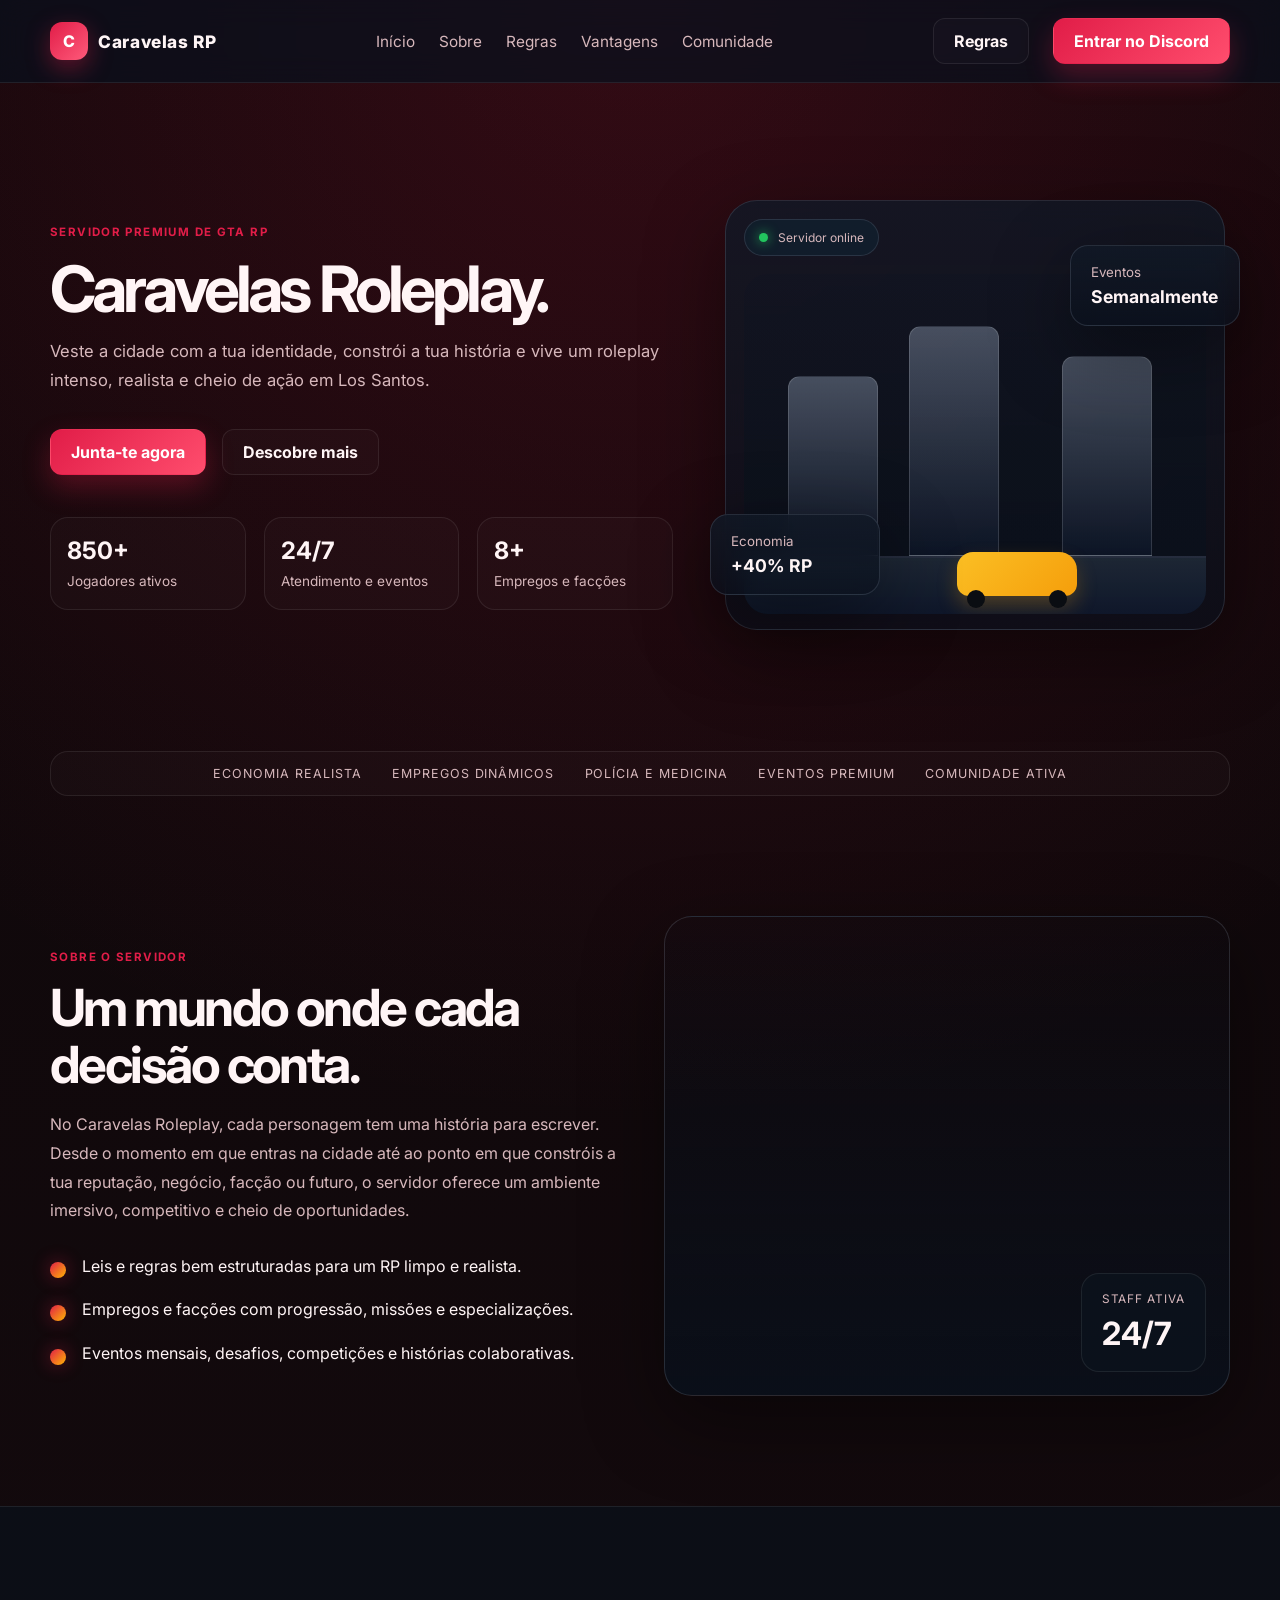
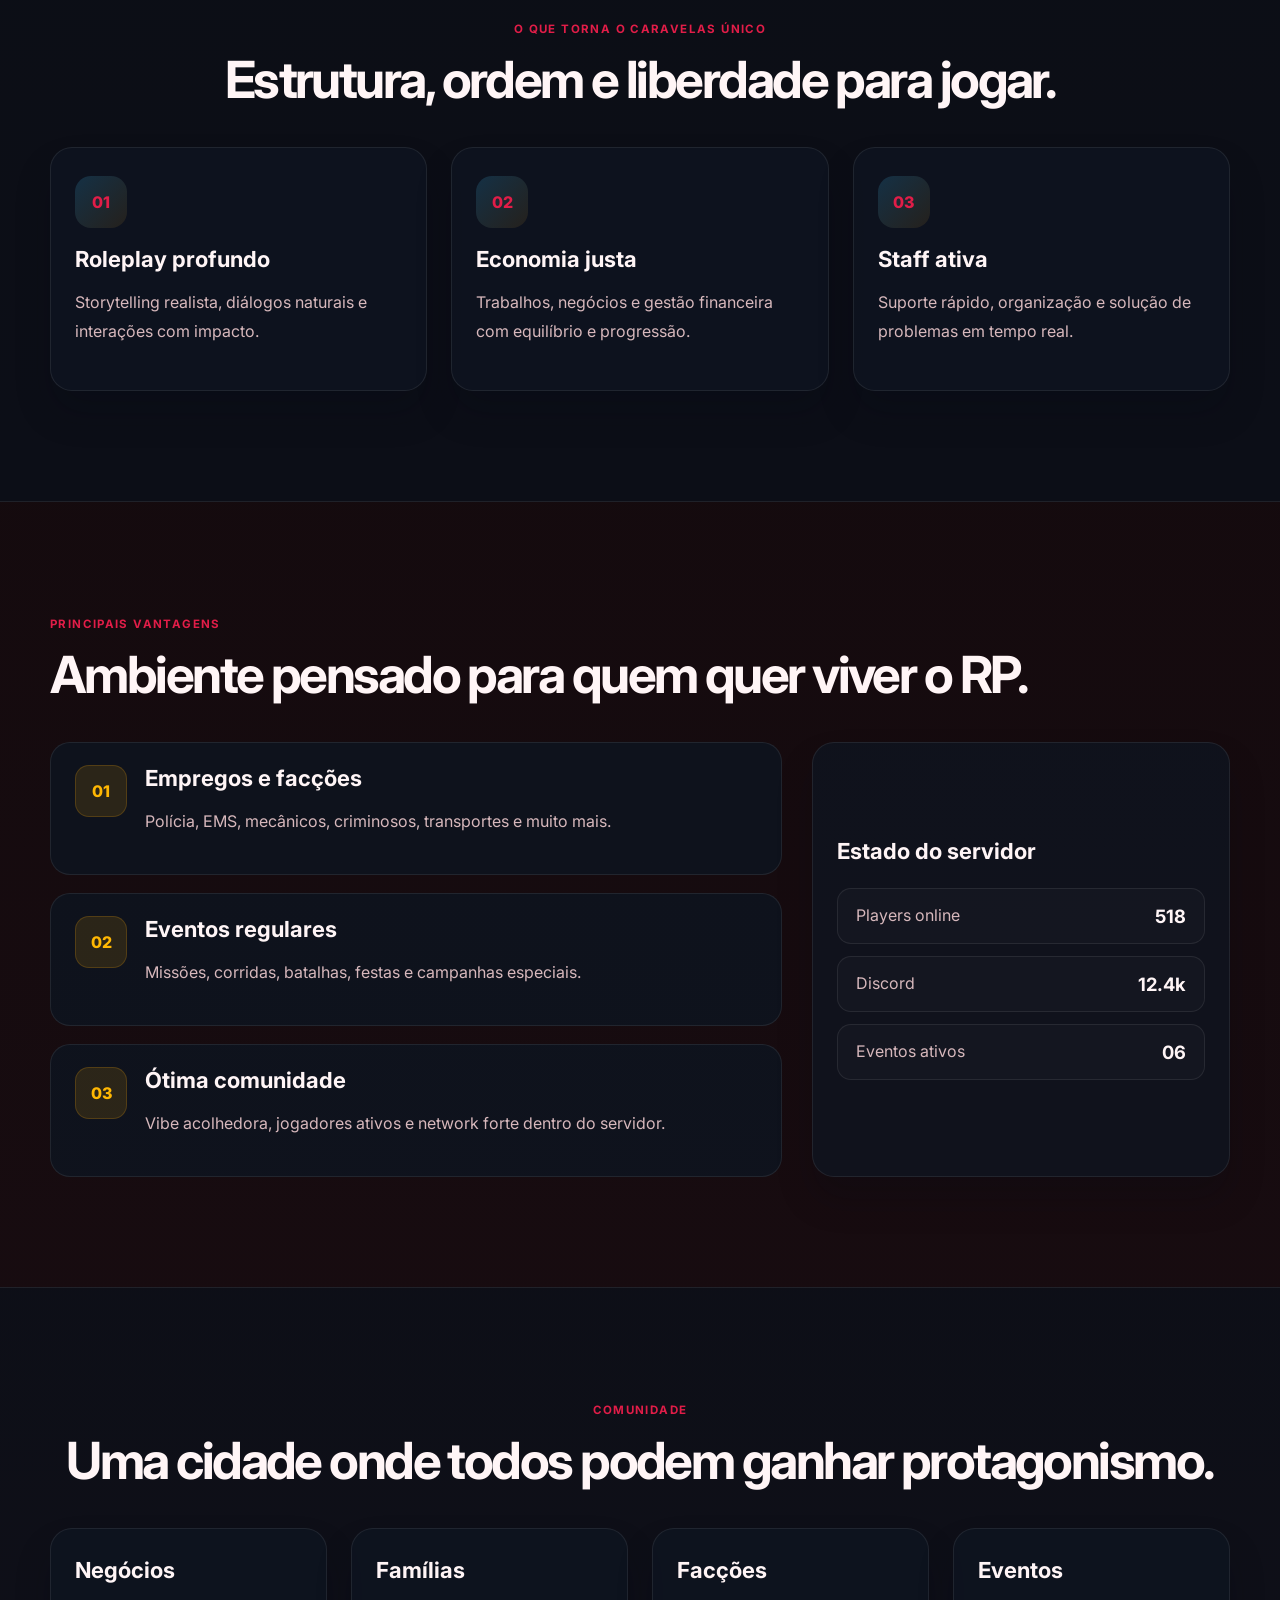
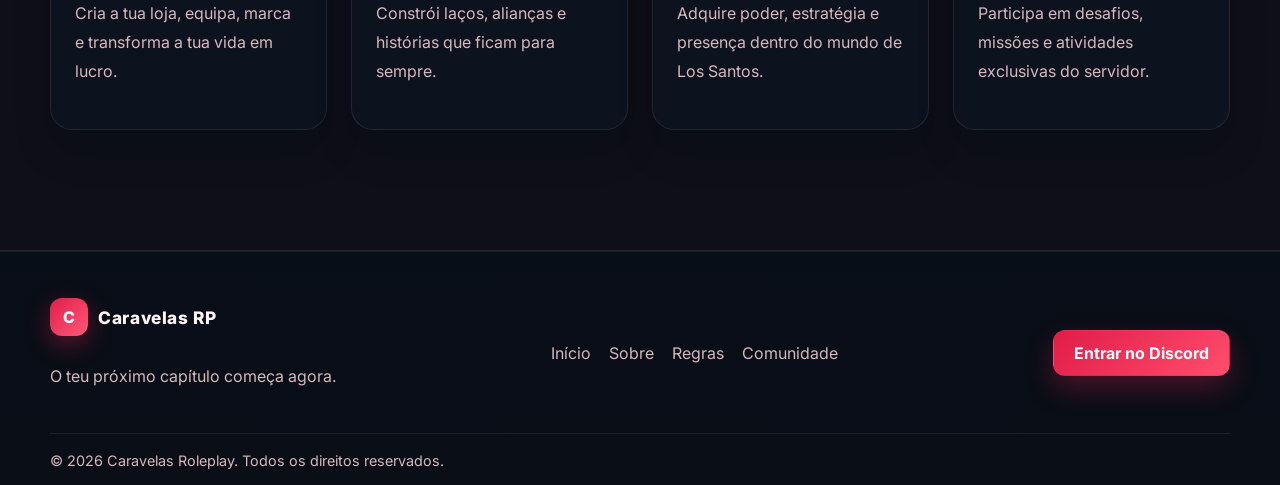
==== index.html @ 9ba5ed78 "Add files via upload" ====
<!DOCTYPE html>
<html lang="pt-BR">
  <head>
    <meta charset="UTF-8" />
    <meta name="viewport" content="width=device-width, initial-scale=1.0" />
    <meta
      name="description"
      content="Caravelas Roleplay - Servidor de GTA Roleplay com comunidade ativa, economia realista e eventos premium."
    />
    <title>Caravelas Roleplay | GTA Roleplay</title>
    <link rel="preconnect" href="https://fonts.googleapis.com" />
    <link rel="preconnect" href="https://fonts.gstatic.com" crossorigin />
    <link
      href="https://fonts.googleapis.com/css2?family=Inter:wght@400;500;600;700;800;900&display=swap"
      rel="stylesheet"
    />
    <link rel="stylesheet" href="styles.css" />
  </head>
  <body>
    <div class="page-shell">
      <header class="topbar">
        <div class="container nav">
          <div class="brand">
            <span class="brand-mark">C</span>
            <span class="brand-text">Caravelas RP</span>
          </div>

          <nav class="main-nav" aria-label="Navegação principal">
            <a href="#inicio">Início</a>
            <a href="#sobre">Sobre</a>
            <a href="rules.html">Regras</a>
            <a href="#vantagens">Vantagens</a>
            <a href="#comunidade">Comunidade</a>
          </nav>

          <div class="nav-actions">
            <a class="btn btn-ghost" href="rules.html">Regras</a>
            <a class="btn btn-primary" href="https://discord.gg/a64RNd6j35" target="_blank" rel="noreferrer">Entrar no Discord</a>
          </div>

          <button class="menu-toggle" aria-label="Abrir menu" aria-expanded="false">
            <span></span>
            <span></span>
            <span></span>
          </button>
        </div>
      </header>

      <main>
        <section class="hero" id="inicio">
          <div class="container hero-grid">
            <div class="hero-copy">
              <span class="eyebrow">Servidor premium de GTA RP</span>
              <h1>Caravelas Roleplay.</h1>
              <p>
                Veste a cidade com a tua identidade, constrói a tua história e vive um
                roleplay intenso, realista e cheio de ação em Los Santos.
              </p>

              <div class="hero-actions">
                <a class="btn btn-primary" href="https://discord.gg/a64RNd6j35" target="_blank" rel="noreferrer">Junta-te agora</a>
                <a class="btn btn-ghost" href="#sobre">Descobre mais</a>
              </div>

              <div class="hero-stats">
                <div>
                  <strong>850+</strong>
                  <span>Jogadores ativos</span>
                </div>
                <div>
                  <strong>24/7</strong>
                  <span>Atendimento e eventos</span>
                </div>
                <div>
                  <strong>8+</strong>
                  <span>Empregos e facções</span>
                </div>
              </div>
            </div>

            <div class="hero-visual" aria-label="Visual do servidor GTA RP">
              <div class="glass-card card-main">
                <div class="card-topline">
                  <span class="status-dot"></span>
                  Servidor online
                </div>
                <div class="city-visual">
                  <div class="building b1"></div>
                  <div class="building b2"></div>
                  <div class="building b3"></div>
                  <div class="road"></div>
                  <div class="car"></div>
                </div>
              </div>
              <div class="glass-card floating-card card-1">
                <small>Economia</small>
                <strong>+40% RP</strong>
              </div>
              <div class="glass-card floating-card card-2">
                <small>Eventos</small>
                <strong>Semanalmente</strong>
              </div>
            </div>
          </div>
        </section>

        <section class="logos-strip">
          <div class="container strip-inner">
            <span>Economia realista</span>
            <span>Empregos dinâmicos</span>
            <span>Polícia e medicina</span>
            <span>Eventos premium</span>
            <span>Comunidade ativa</span>
          </div>
        </section>

        <section class="section" id="sobre">
          <div class="container split-section">
            <div class="content-panel">
              <span class="section-tag">Sobre o servidor</span>
              <h2>Um mundo onde cada decisão conta.</h2>
              <p>
                No Caravelas Roleplay, cada personagem tem uma história para escrever. Desde o
                momento em que entras na cidade até ao ponto em que constróis a tua reputação,
                negócio, facção ou futuro, o servidor oferece um ambiente imersivo, competitivo
                e cheio de oportunidades.
              </p>
              <ul class="feature-list">
                <li>Leis e regras bem estruturadas para um RP limpo e realista.</li>
                <li>Empregos e facções com progressão, missões e especializações.</li>
                <li>Eventos mensais, desafios, competições e histórias colaborativas.</li>
              </ul>
            </div>

            <div class="image-panel">
              <div class="panel-card panel-large"></div>
              <div class="mini-info">
                <span>Staff ativa</span>
                <strong>24/7</strong>
              </div>
            </div>
          </div>
        </section>

        <section class="section alt-bg" id="regras">
          <div class="container">
            <div class="section-heading center">
              <span class="section-tag">O que torna o Caravelas único</span>
              <h2>Estrutura, ordem e liberdade para jogar.</h2>
            </div>

            <div class="cards-grid three">
              <article class="info-card">
                <div class="icon">01</div>
                <h3>Roleplay profundo</h3>
                <p>Storytelling realista, diálogos naturais e interações com impacto.</p>
              </article>

              <article class="info-card">
                <div class="icon">02</div>
                <h3>Economia justa</h3>
                <p>Trabalhos, negócios e gestão financeira com equilíbrio e progressão.</p>
              </article>

              <article class="info-card">
                <div class="icon">03</div>
                <h3>Staff ativa</h3>
                <p>Suporte rápido, organização e solução de problemas em tempo real.</p>
              </article>
            </div>
          </div>
        </section>

        <section class="section" id="vantagens">
          <div class="container">
            <div class="section-heading">
              <span class="section-tag">Principais vantagens</span>
              <h2>Ambiente pensado para quem quer viver o RP.</h2>
            </div>

            <div class="feature-layout">
              <div class="feature-list-box">
                <div class="feature-item">
                  <span class="feature-number">01</span>
                  <div>
                    <h3>Empregos e facções</h3>
                    <p>Polícia, EMS, mecânicos, criminosos, transportes e muito mais.</p>
                  </div>
                </div>
                <div class="feature-item">
                  <span class="feature-number">02</span>
                  <div>
                    <h3>Eventos regulares</h3>
                    <p>Missões, corridas, batalhas, festas e campanhas especiais.</p>
                  </div>
                </div>
                <div class="feature-item">
                  <span class="feature-number">03</span>
                  <div>
                    <h3>Ótima comunidade</h3>
                    <p>Vibe acolhedora, jogadores ativos e network forte dentro do servidor.</p>
                  </div>
                </div>
              </div>

              <div class="status-card">
                <h3>Estado do servidor</h3>
                <div class="status-row">
                  <span>Players online</span>
                  <strong>518</strong>
                </div>
                <div class="status-row">
                  <span>Discord</span>
                  <strong>12.4k</strong>
                </div>
                <div class="status-row">
                  <span>Eventos ativos</span>
                  <strong>06</strong>
                </div>
              </div>
            </div>
          </div>
        </section>

        <section class="section alt-bg community-section" id="comunidade">
          <div class="container">
            <div class="section-heading center">
              <span class="section-tag">Comunidade</span>
              <h2>Uma cidade onde todos podem ganhar protagonismo.</h2>
            </div>

            <div class="cards-grid four">
              <article class="mini-card">
                <h3>Negócios</h3>
                <p>Cria a tua loja, equipa, marca e transforma a tua vida em lucro.</p>
              </article>
              <article class="mini-card">
                <h3>Famílias</h3>
                <p>Constrói laços, alianças e histórias que ficam para sempre.</p>
              </article>
              <article class="mini-card">
                <h3>Facções</h3>
                <p>Adquire poder, estratégia e presença dentro do mundo de Los Santos.</p>
              </article>
              <article class="mini-card">
                <h3>Eventos</h3>
                <p>Participa em desafios, missões e atividades exclusivas do servidor.</p>
              </article>
            </div>
          </div>
        </section>
      </main>

      <footer class="site-footer">
        <div class="container footer-inner">
          <div>
            <div class="brand footer-brand">
              <span class="brand-mark">C</span>
              <span class="brand-text">Caravelas RP</span>
            </div>
            <p>O teu próximo capítulo começa agora.</p>
          </div>

          <div class="footer-links">
            <a href="#inicio">Início</a>
            <a href="#sobre">Sobre</a>
            <a href="rules.html">Regras</a>
            <a href="#comunidade">Comunidade</a>
          </div>

          <a class="btn btn-primary" href="https://discord.gg/a64RNd6j35" target="_blank" rel="noreferrer">Entrar no Discord</a>
        </div>
        <div class="container footer-bottom">
          <span>© <span id="year"></span> Caravelas Roleplay. Todos os direitos reservados.</span>
        </div>
      </footer>
    </div>

    <script src="script.js"></script>
  </body>
</html>
---- styles.css ----
:root {
  --bg: #120a0c;
  --bg-strong: #1a0d12;
  --panel: rgba(25, 10, 12, 0.78);
  --panel-soft: #1c1014;
  --primary: #e11d48;
  --primary-strong: #b90d32;
  --accent: #ffb703;
  --accent-soft: rgba(255, 183, 3, 0.12);
  --text: #fff5f6;
  --text-soft: #d7b8bc;
  --line: rgba(255, 255, 255, 0.08);
  --success: #22c55e;
  --shadow: 0 24px 80px rgba(0, 0, 0, 0.42);
}

* {
  box-sizing: border-box;
}

html {
  scroll-behavior: smooth;
}

body {
  margin: 0;
  font-family: "Inter", sans-serif;
  background:
    radial-gradient(circle at top, rgba(225, 29, 72, 0.18), transparent 30%),
    linear-gradient(180deg, #0d0709 0%, #1a0d12 100%);
  color: var(--text);
}

a {
  color: inherit;
  text-decoration: none;
}

img {
  max-width: 100%;
  display: block;
}

.page-shell {
  min-height: 100vh;
}

.container {
  width: min(1180px, calc(100% - 32px));
  margin: 0 auto;
}

.topbar {
  position: sticky;
  top: 0;
  z-index: 30;
  backdrop-filter: blur(14px);
  background: rgba(8, 17, 29, 0.7);
  border-bottom: 1px solid var(--line);
}

.nav {
  display: flex;
  align-items: center;
  justify-content: space-between;
  min-height: 82px;
  gap: 24px;
}

.brand {
  display: inline-flex;
  align-items: center;
  gap: 10px;
  font-weight: 800;
  letter-spacing: 0.04em;
}

.brand-mark {
  width: 38px;
  height: 38px;
  border-radius: 12px;
  display: inline-flex;
  align-items: center;
  justify-content: center;
  background: linear-gradient(135deg, var(--primary), #ff5a7a);
  color: #fff;
  box-shadow: 0 8px 24px rgba(225, 29, 72, 0.4);
}

.brand-text {
  font-size: 1.08rem;
}

.main-nav, .nav-actions {
  display: flex;
  align-items: center;
  gap: 24px;
}

.main-nav a {
  color: var(--text-soft);
  font-size: 0.96rem;
  transition: color 0.2s ease;
}

.main-nav a:hover {
  color: var(--text);
}

.btn {
  display: inline-flex;
  align-items: center;
  justify-content: center;
  min-height: 46px;
  padding: 0 20px;
  border-radius: 12px;
  border: 1px solid transparent;
  font-weight: 700;
  transition: transform 0.2s ease, box-shadow 0.2s ease, border-color 0.2s ease;
}

.btn:hover {
  transform: translateY(-1px);
}

.btn-primary {
  background: linear-gradient(135deg, var(--primary), #ff4d6d);
  color: #fff;
  box-shadow: 0 12px 28px rgba(225, 29, 72, 0.3);
}

.btn-ghost {
  background: rgba(255, 255, 255, 0.02);
  border-color: var(--line);
  color: var(--text);
}

.hero {
  padding: 72px 0 56px;
}

.hero-grid {
  display: grid;
  grid-template-columns: 1.1fr 0.9fr;
  align-items: center;
  gap: 48px;
}

.eyebrow,
.section-tag {
  display: inline-block;
  letter-spacing: 0.12em;
  text-transform: uppercase;
  color: var(--primary);
  font-weight: 700;
  font-size: 0.72rem;
}

.hero-copy h1 {
  margin: 18px 0 16px;
  font-size: clamp(2.9rem, 5vw, 5.5rem);
  line-height: 0.98;
  letter-spacing: -0.06em;
}

.hero-copy p {
  margin: 0;
  max-width: 650px;
  color: var(--text-soft);
  font-size: 1.04rem;
  line-height: 1.75;
}

.hero-actions {
  display: flex;
  flex-wrap: wrap;
  gap: 16px;
  margin-top: 34px;
}

.hero-stats {
  display: grid;
  grid-template-columns: repeat(3, minmax(120px, 1fr));
  gap: 18px;
  margin-top: 42px;
}

.hero-stats div {
  padding: 18px 16px;
  background: rgba(255, 255, 255, 0.02);
  border: 1px solid var(--line);
  border-radius: 18px;
}

.hero-stats strong {
  display: block;
  font-size: 1.5rem;
  margin-bottom: 6px;
}

.hero-stats span {
  display: block;
  color: var(--text-soft);
  font-size: 0.85rem;
  line-height: 1.5;
}

.hero-visual {
  position: relative;
  min-height: 520px;
  display: flex;
  align-items: center;
  justify-content: center;
}

.glass-card {
  background: linear-gradient(180deg, rgba(17, 25, 38, 0.82), rgba(10, 16, 28, 0.7));
  border: 1px solid rgba(148, 163, 184, 0.19);
  box-shadow: var(--shadow);
  backdrop-filter: blur(10px);
}

.card-main {
  width: min(100%, 500px);
  min-height: 430px;
  border-radius: 32px;
  padding: 18px 18px 14px;
}

.card-topline {
  display: inline-flex;
  align-items: center;
  gap: 10px;
  background: rgba(18, 30, 45, 0.9);
  border: 1px solid rgba(148, 163, 184, 0.18);
  border-radius: 999px;
  padding: 10px 14px;
  font-size: 0.75rem;
  color: var(--text-soft);
}

.status-dot {
  width: 9px;
  height: 9px;
  border-radius: 50%;
  background: var(--success);
  box-shadow: 0 0 12px rgba(34, 197, 94, 0.9);
}

.city-visual {
  position: relative;
  height: 340px;
  margin-top: 18px;
  border-radius: 24px;
  overflow: hidden;
  background:
    linear-gradient(180deg, rgba(12, 20, 35, 0.26), rgba(9, 17, 27, 0.82)),
    url("https://images.unsplash.com/photo-1493246507139-91e8fad9978e?auto=format&fit=crop&w=1200&q=80") center/cover no-repeat;
}

.building {
  position: absolute;
  bottom: 58px;
  width: 90px;
  border-radius: 12px 12px 0 0;
  background: linear-gradient(180deg, rgba(148, 163, 184, 0.42), rgba(15, 23, 42, 0.7));
  border: 1px solid rgba(255, 255, 255, 0.14);
}

.b1 {
  left: 44px;
  height: 180px;
}

.b2 {
  left: 165px;
  height: 230px;
}

.b3 {
  right: 54px;
  height: 200px;
}

.road {
  position: absolute;
  left: 0;
  right: 0;
  bottom: 0;
  height: 58px;
  background: linear-gradient(180deg, rgba(31, 41, 55, 0.9), rgba(15, 23, 42, 1));
  border-top: 2px solid rgba(255, 255, 255, 0.09);
}

.car {
  position: absolute;
  bottom: 18px;
  left: 59%;
  width: 120px;
  height: 44px;
  border-radius: 16px 18px 12px 12px;
  background: linear-gradient(135deg, #fbbf24, #f59e0b);
  transform: translateX(-50%);
  box-shadow: 0 10px 20px rgba(245, 158, 11, 0.25);
}

.car::before,
.car::after {
  content: "";
  position: absolute;
  bottom: -12px;
  width: 18px;
  height: 18px;
  background: #0a0d12;
  border-radius: 50%;
}

.car::before { left: 10px; }
.car::after { right: 10px; }

.floating-card {
  position: absolute;
  padding: 18px 20px;
  border-radius: 18px;
  min-width: 170px;
}

.floating-card small {
  display: block;
  color: var(--text-soft);
  margin-bottom: 6px;
}

.floating-card strong {
  font-size: 1.1rem;
}

.card-1 {
  left: -2%;
  bottom: 80px;
}

.card-2 {
  right: -2%;
  top: 90px;
}

.logos-strip {
  padding: 20px 0 10px;
}

.strip-inner {
  display: flex;
  flex-wrap: wrap;
  justify-content: center;
  gap: 18px 30px;
  padding: 14px 18px;
  border: 1px solid var(--line);
  background: rgba(255, 255, 255, 0.02);
  border-radius: 18px;
  color: var(--text-soft);
  font-size: 0.78rem;
  text-transform: uppercase;
  letter-spacing: 0.08em;
}

.section {
  padding: 110px 0;
}

.alt-bg {
  background: rgba(8, 17, 29, 0.6);
  border-top: 1px solid var(--line);
  border-bottom: 1px solid var(--line);
}

.split-section {
  display: grid;
  grid-template-columns: 1fr 1fr;
  gap: 48px;
  align-items: center;
}

.content-panel h2,
.section-heading h2 {
  margin: 14px 0 18px;
  font-size: clamp(2.2rem, 4vw, 3.4rem);
  line-height: 1.1;
  letter-spacing: -0.05em;
}

.content-panel p,
.info-card p,
.feature-item p,
.mini-card p,
.site-footer p {
  color: var(--text-soft);
  line-height: 1.8;
}

.feature-list {
  list-style: none;
  padding: 0;
  margin: 28px 0 0;
  display: grid;
  gap: 16px;
}

.feature-list li {
  position: relative;
  padding-left: 32px;
  color: var(--text);
  line-height: 1.7;
}

.feature-list li::before {
  content: "";
  position: absolute;
  left: 0;
  top: 9px;
  width: 16px;
  height: 16px;
  border-radius: 50%;
  background: linear-gradient(135deg, var(--primary), var(--accent));
  box-shadow: 0 0 18px rgba(225, 29, 72, 0.45);
}

.image-panel {
  position: relative;
  min-height: 480px;
}

.panel-card {
  position: absolute;
  inset: 0;
  border-radius: 28px;
  border: 1px solid rgba(148, 163, 184, 0.2);
  background:
    linear-gradient(180deg, rgba(8, 17, 29, 0.1), rgba(8, 17, 29, 0.75)),
    url("https://images.unsplash.com/photo-1511512578047-dfb367046420?auto=format&fit=crop&w=1200&q=80") center/cover no-repeat;
  box-shadow: var(--shadow);
}

.mini-info {
  position: absolute;
  right: 24px;
  bottom: 24px;
  padding: 18px 20px;
  border-radius: 18px;
  background: rgba(12, 19, 29, 0.82);
  border: 1px solid var(--line);
}

.mini-info span {
  display: block;
  color: var(--text-soft);
  font-size: 0.74rem;
  text-transform: uppercase;
  letter-spacing: 0.08em;
}

.mini-info strong {
  display: block;
  margin-top: 8px;
  font-size: 2rem;
}

.section-heading {
  margin-bottom: 40px;
}

.section-heading.center {
  text-align: center;
}

.cards-grid {
  display: grid;
  gap: 24px;
}

.cards-grid.three {
  grid-template-columns: repeat(3, minmax(0, 1fr));
}

.cards-grid.four {
  grid-template-columns: repeat(4, minmax(0, 1fr));
}

.info-card,
.mini-card,
.status-card {
  background: rgba(15, 22, 34, 0.72);
  border: 1px solid var(--line);
  border-radius: 22px;
  padding: 28px 24px;
  box-shadow: 0 22px 36px rgba(4, 10, 18, 0.2);
}

.icon {
  display: inline-flex;
  align-items: center;
  justify-content: center;
  width: 52px;
  height: 52px;
  border-radius: 16px;
  background: linear-gradient(135deg, rgba(56, 189, 248, 0.18), rgba(245, 158, 11, 0.1));
  color: var(--primary);
  font-weight: 800;
  margin-bottom: 18px;
}

.info-card h3,
.mini-card h3,
.feature-item h3,
.status-card h3 {
  margin: 0 0 12px;
  font-size: 1.38rem;
}

.feature-layout {
  display: grid;
  grid-template-columns: 1.4fr 0.8fr;
  gap: 30px;
  align-items: stretch;
}

.feature-list-box {
  display: grid;
  gap: 18px;
}

.feature-item {
  display: flex;
  gap: 18px;
  align-items: start;
  padding: 22px 24px;
  border: 1px solid var(--line);
  border-radius: 20px;
  background: rgba(13, 22, 35, 0.74);
}

.feature-number {
  display: inline-flex;
  align-items: center;
  justify-content: center;
  min-width: 52px;
  height: 52px;
  border-radius: 14px;
  background: var(--accent-soft);
  border: 1px solid rgba(245, 158, 11, 0.2);
  color: var(--accent);
  font-weight: 800;
}

.status-card {
  display: flex;
  flex-direction: column;
  justify-content: center;
  gap: 12px;
}

.status-row {
  display: flex;
  justify-content: space-between;
  gap: 16px;
  padding: 16px 18px;
  border-radius: 14px;
  background: rgba(255, 255, 255, 0.02);
  border: 1px solid var(--line);
}

.status-row span {
  color: var(--text-soft);
}

.status-row strong {
  font-size: 1.15rem;
}

.community-section {
  padding-bottom: 120px;
}

.site-footer {
  border-top: 1px solid var(--line);
  background: rgba(7, 15, 24, 0.9);
  padding: 46px 0 16px;
}

.footer-inner {
  display: flex;
  align-items: center;
  justify-content: space-between;
  gap: 30px;
}

.footer-brand {
  margin-bottom: 10px;
}

.footer-links {
  display: flex;
  align-items: center;
  gap: 18px;
  color: var(--text-soft);
}

.footer-bottom {
  margin-top: 26px;
  padding-top: 18px;
  border-top: 1px solid var(--line);
  color: var(--text-soft);
  font-size: 0.9rem;
}

.menu-toggle {
  display: none;
  width: 48px;
  height: 48px;
  border-radius: 12px;
  border: 1px solid var(--line);
  background: rgba(255, 255, 255, 0.02);
  padding: 12px 10px;
}

.menu-toggle span {
  display: block;
  width: 100%;
  height: 2px;
  background: var(--text);
  margin: 5px 0;
  border-radius: 2px;
}

@media (max-width: 980px) {
  .hero-grid,
  .split-section,
  .feature-layout,
  .cards-grid.three,
  .cards-grid.four {
    grid-template-columns: 1fr;
  }

  .card-main {
    width: min(100%, 450px);
  }

  .hero-visual {
    min-height: 420px;
  }

  .footer-inner {
    flex-direction: column;
    align-items: flex-start;
  }
}

@media (max-width: 760px) {
  .main-nav,
  .nav-actions {
    display: none;
  }

  .menu-toggle {
    display: block;
  }

  .nav.is-open .main-nav,
  .nav.is-open .nav-actions {
    display: flex;
    position: absolute;
    top: 82px;
    left: 16px;
    right: 16px;
    padding: 18px;
    flex-direction: column;
    align-items: flex-start;
    background: rgba(8, 17, 29, 0.98);
    border: 1px solid var(--line);
    border-radius: 18px;
    box-shadow: var(--shadow);
  }

  .nav.is-open {
    position: relative;
  }

  .nav.is-open .main-nav {
    top: 82px;
  }

  .nav.is-open .nav-actions {
    top: 250px;
  }

  .hero {
    padding-top: 48px;
  }

  .hero-copy h1 {
    font-size: 2.65rem;
  }

  .hero-stats {
    grid-template-columns: 1fr;
  }

  .floating-card {
    display: none;
  }

  .site-footer {
    padding-top: 30px;
  }
}
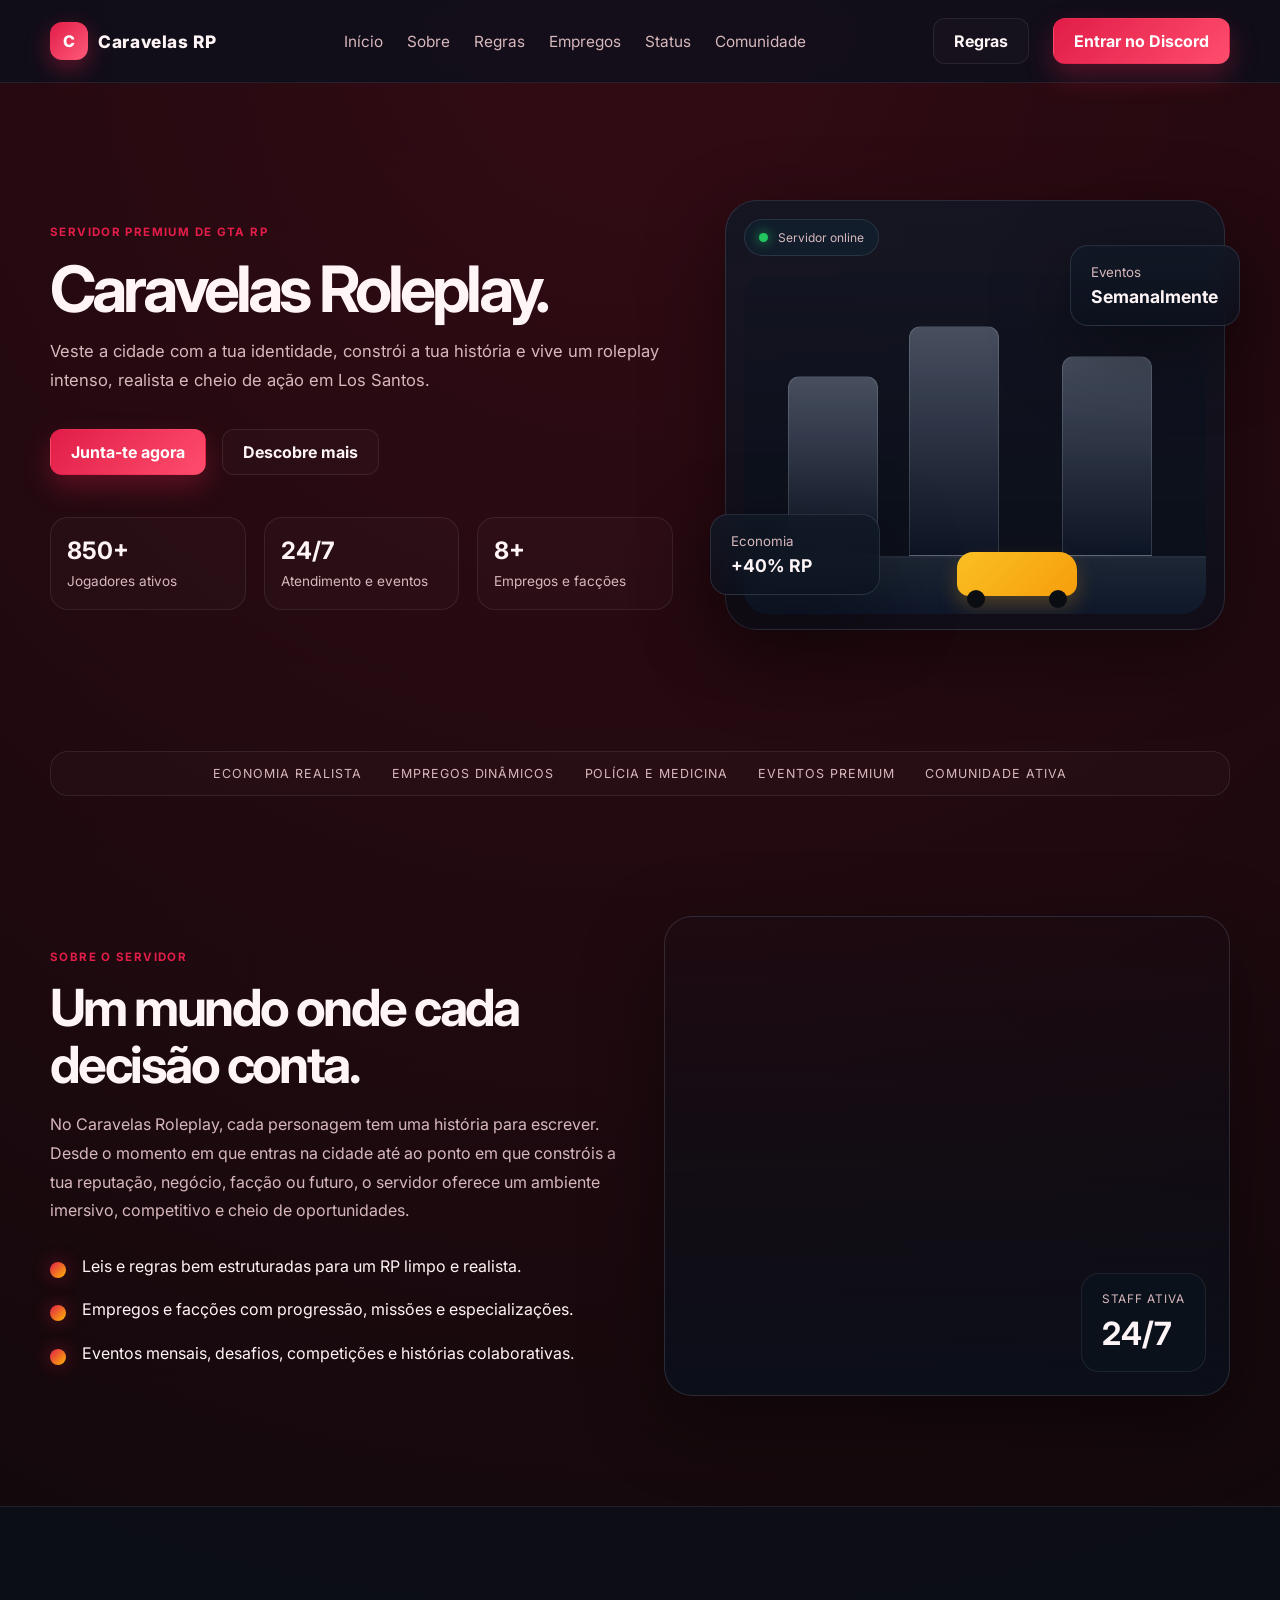
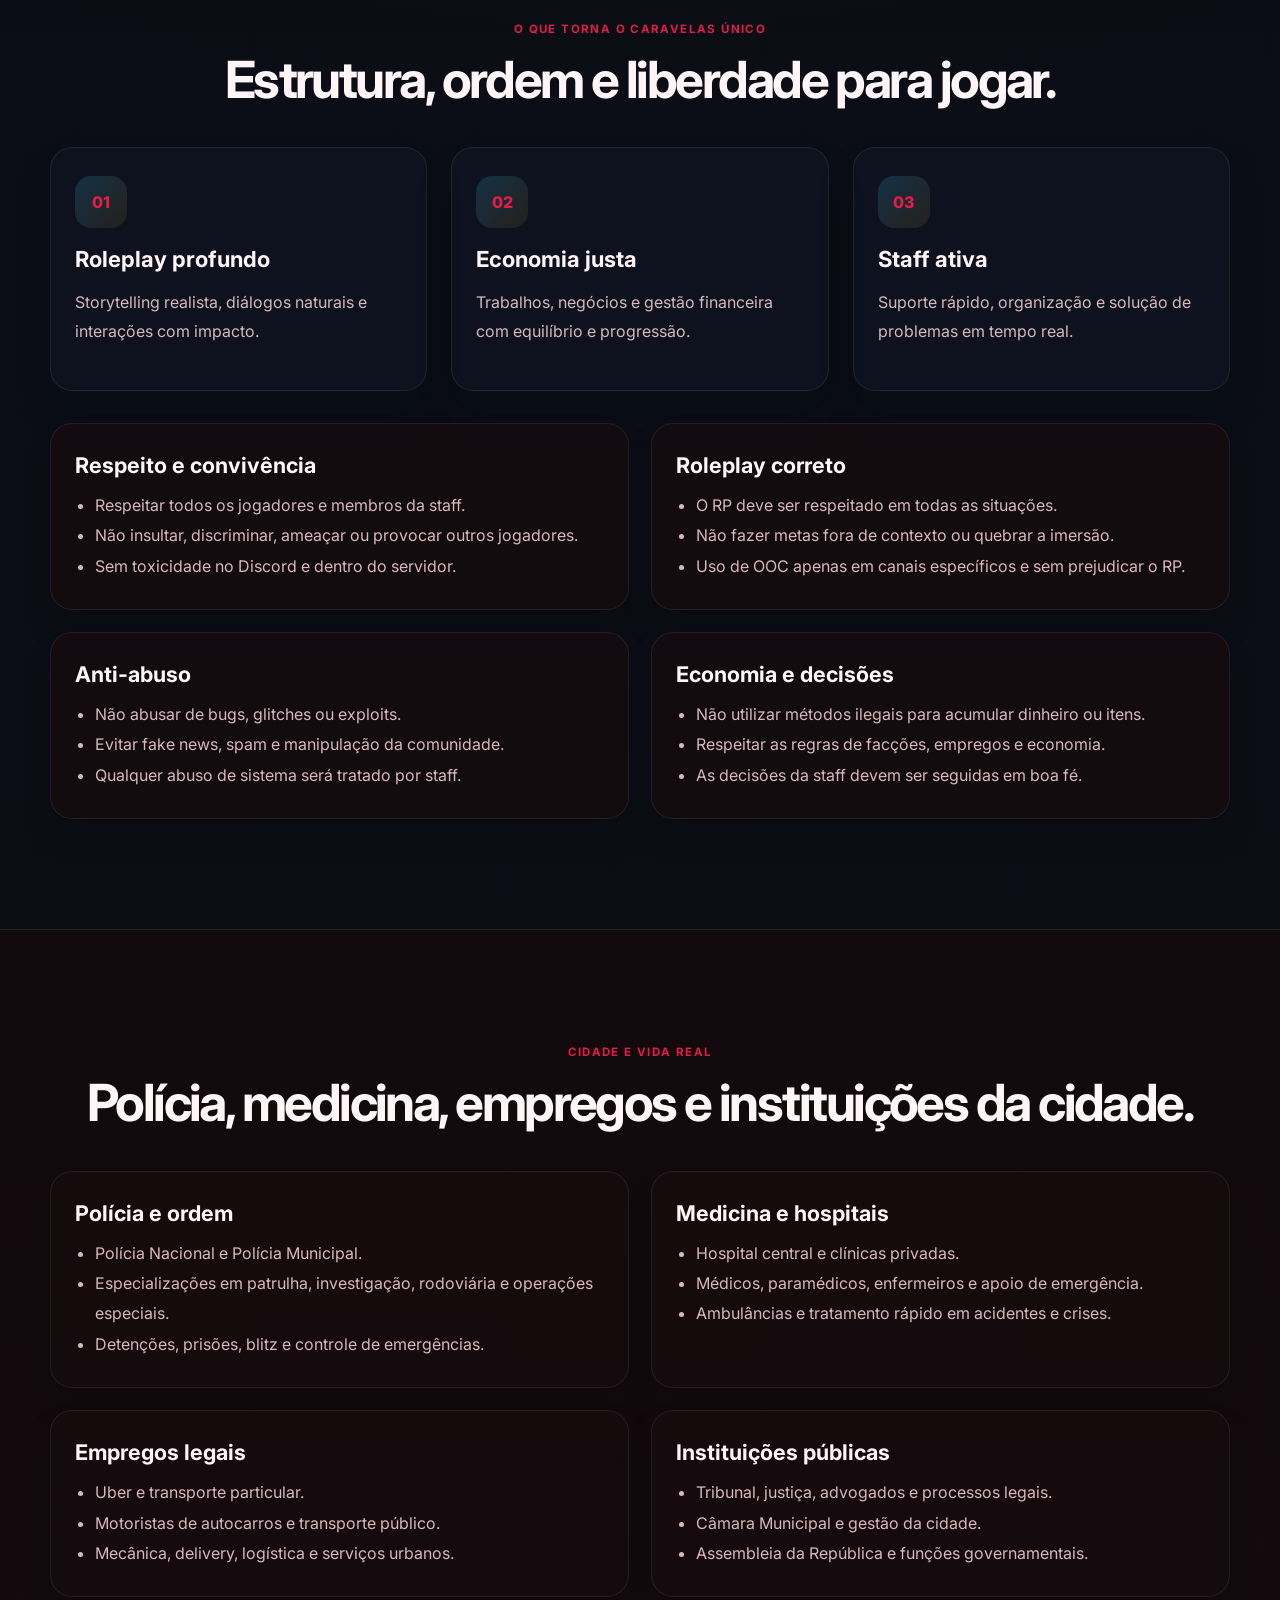
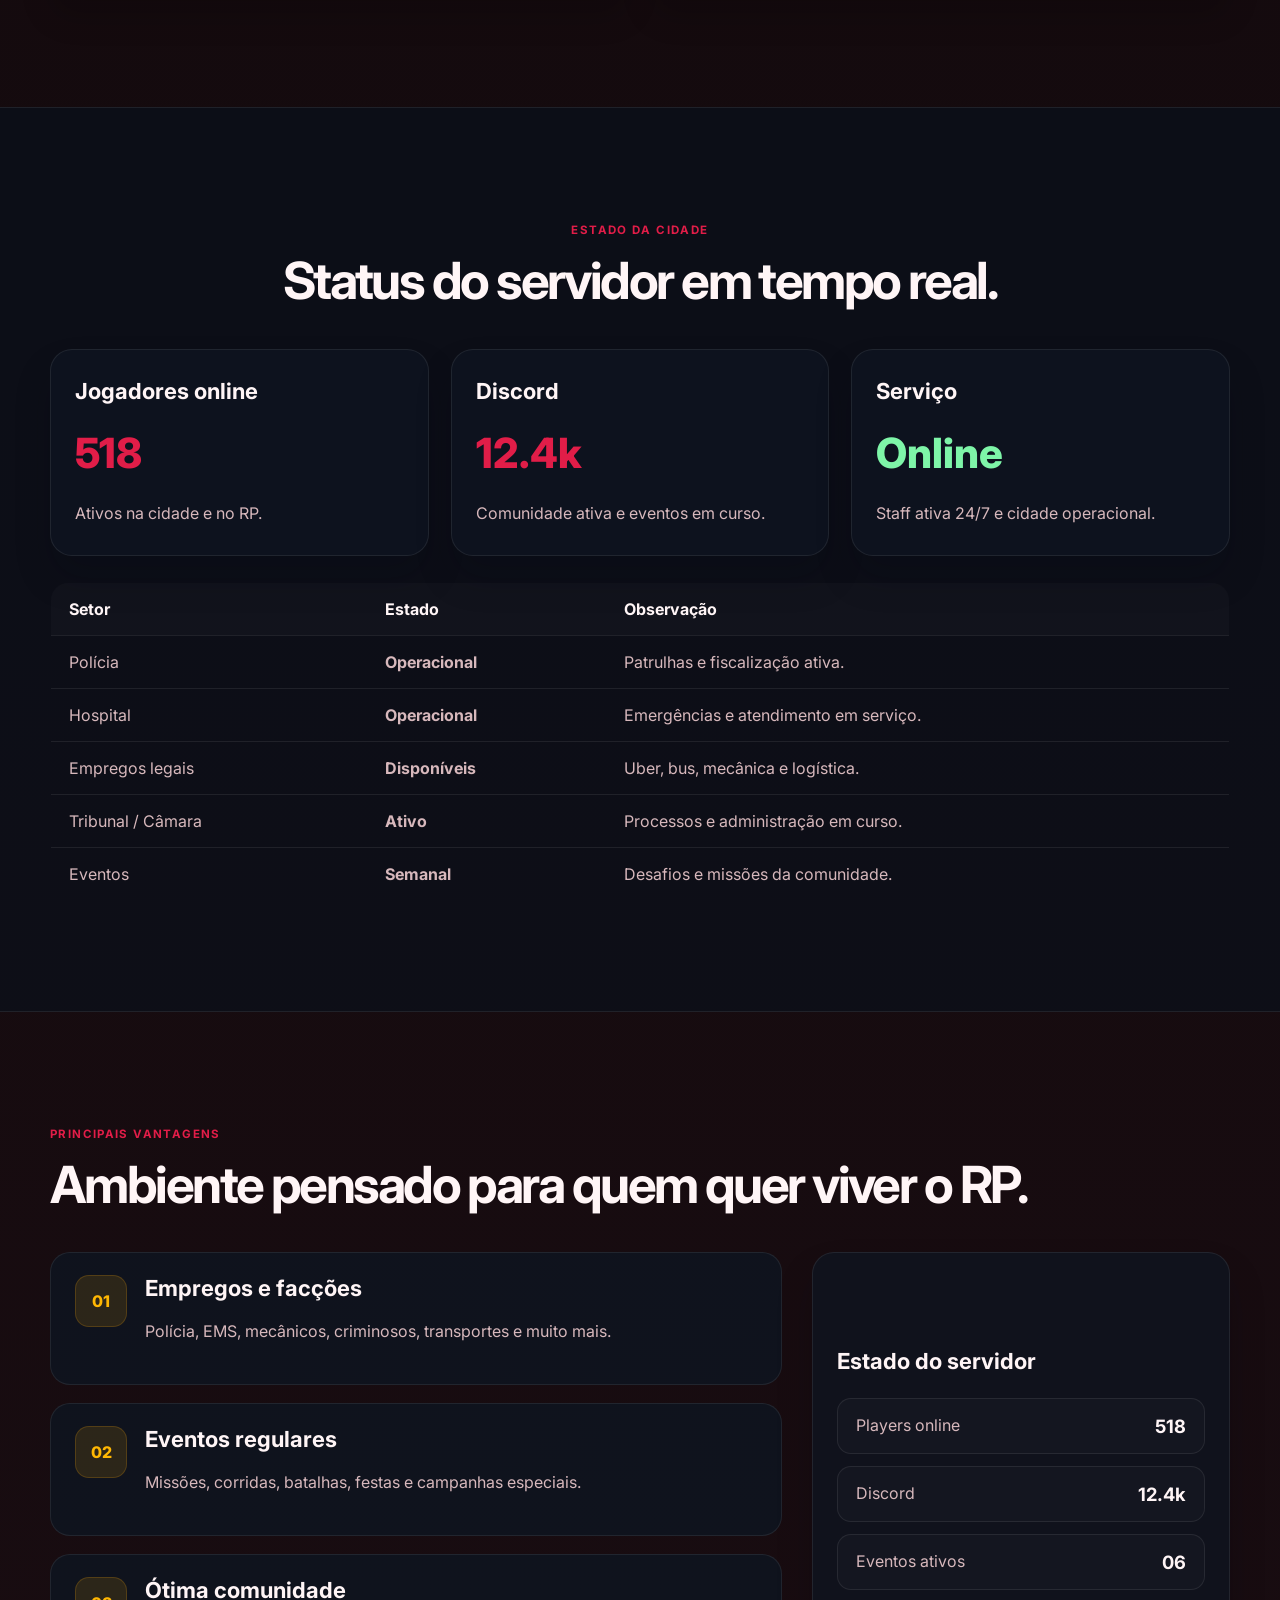
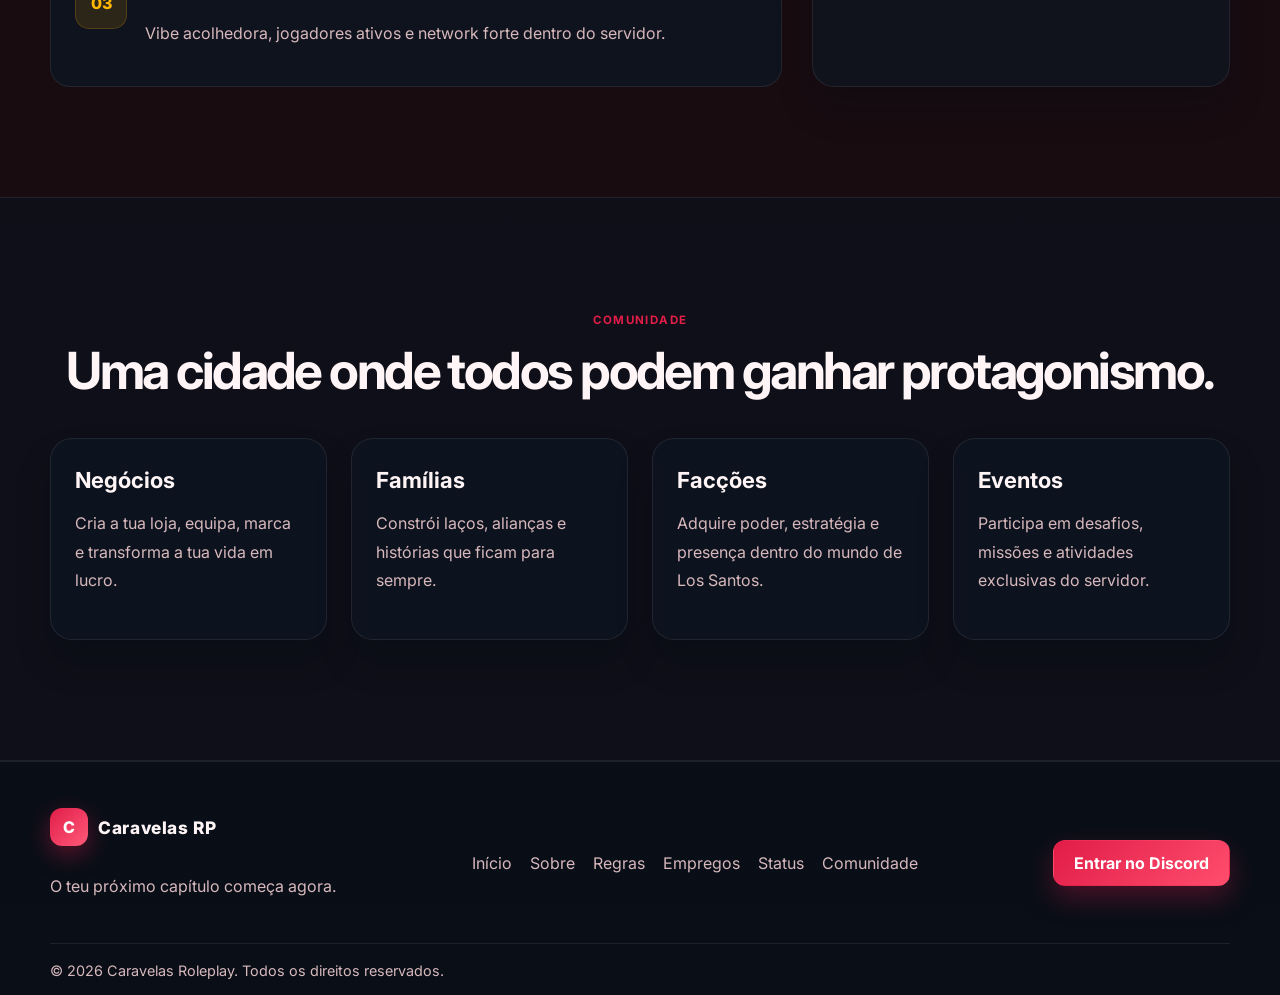
==== commit 8f1694c2: "Add files via upload" ====
--- a/index.html
+++ b/index.html
@@ -28,13 +28,14 @@
           <nav class="main-nav" aria-label="Navegação principal">
             <a href="#inicio">Início</a>
             <a href="#sobre">Sobre</a>
-            <a href="rules.html">Regras</a>
-            <a href="#vantagens">Vantagens</a>
+            <a href="#regras">Regras</a>
+            <a href="#empregos">Empregos</a>
+            <a href="#status">Status</a>
             <a href="#comunidade">Comunidade</a>
           </nav>
 
           <div class="nav-actions">
-            <a class="btn btn-ghost" href="rules.html">Regras</a>
+            <a class="btn btn-ghost" href="#regras">Regras</a>
             <a class="btn btn-primary" href="https://discord.gg/a64RNd6j35" target="_blank" rel="noreferrer">Entrar no Discord</a>
           </div>
 
@@ -168,6 +169,157 @@
                 <p>Suporte rápido, organização e solução de problemas em tempo real.</p>
               </article>
             </div>
+
+            <div class="rules-grid">
+              <article class="rule-card">
+                <h3>Respeito e convivência</h3>
+                <ul>
+                  <li>Respeitar todos os jogadores e membros da staff.</li>
+                  <li>Não insultar, discriminar, ameaçar ou provocar outros jogadores.</li>
+                  <li>Sem toxicidade no Discord e dentro do servidor.</li>
+                </ul>
+              </article>
+
+              <article class="rule-card">
+                <h3>Roleplay correto</h3>
+                <ul>
+                  <li>O RP deve ser respeitado em todas as situações.</li>
+                  <li>Não fazer metas fora de contexto ou quebrar a imersão.</li>
+                  <li>Uso de OOC apenas em canais específicos e sem prejudicar o RP.</li>
+                </ul>
+              </article>
+
+              <article class="rule-card">
+                <h3>Anti-abuso</h3>
+                <ul>
+                  <li>Não abusar de bugs, glitches ou exploits.</li>
+                  <li>Evitar fake news, spam e manipulação da comunidade.</li>
+                  <li>Qualquer abuso de sistema será tratado por staff.</li>
+                </ul>
+              </article>
+
+              <article class="rule-card">
+                <h3>Economia e decisões</h3>
+                <ul>
+                  <li>Não utilizar métodos ilegais para acumular dinheiro ou itens.</li>
+                  <li>Respeitar as regras de facções, empregos e economia.</li>
+                  <li>As decisões da staff devem ser seguidas em boa fé.</li>
+                </ul>
+              </article>
+            </div>
+          </div>
+        </section>
+
+        <section class="section" id="empregos">
+          <div class="container">
+            <div class="section-heading center">
+              <span class="section-tag">Cidade e vida real</span>
+              <h2>Polícia, medicina, empregos e instituições da cidade.</h2>
+            </div>
+
+            <div class="city-grid">
+              <article class="city-card">
+                <h3>Polícia e ordem</h3>
+                <ul>
+                  <li>Polícia Nacional e Polícia Municipal.</li>
+                  <li>Especializações em patrulha, investigação, rodoviária e operações especiais.</li>
+                  <li>Detenções, prisões, blitz e controle de emergências.</li>
+                </ul>
+              </article>
+
+              <article class="city-card">
+                <h3>Medicina e hospitais</h3>
+                <ul>
+                  <li>Hospital central e clínicas privadas.</li>
+                  <li>Médicos, paramédicos, enfermeiros e apoio de emergência.</li>
+                  <li>Ambulâncias e tratamento rápido em acidentes e crises.</li>
+                </ul>
+              </article>
+
+              <article class="city-card">
+                <h3>Empregos legais</h3>
+                <ul>
+                  <li>Uber e transporte particular.</li>
+                  <li>Motoristas de autocarros e transporte público.</li>
+                  <li>Mecânica, delivery, logística e serviços urbanos.</li>
+                </ul>
+              </article>
+
+              <article class="city-card">
+                <h3>Instituições públicas</h3>
+                <ul>
+                  <li>Tribunal, justiça, advogados e processos legais.</li>
+                  <li>Câmara Municipal e gestão da cidade.</li>
+                  <li>Assembleia da República e funções governamentais.</li>
+                </ul>
+              </article>
+            </div>
+          </div>
+        </section>
+
+        <section class="section alt-bg" id="status">
+          <div class="container">
+            <div class="section-heading center">
+              <span class="section-tag">Estado da cidade</span>
+              <h2>Status do servidor em tempo real.</h2>
+            </div>
+
+            <div class="status-grid">
+              <article class="status-card">
+                <h3>Jogadores online</h3>
+                <div class="status-value">518</div>
+                <div class="status-meta">Ativos na cidade e no RP.</div>
+              </article>
+
+              <article class="status-card">
+                <h3>Discord</h3>
+                <div class="status-value">12.4k</div>
+                <div class="status-meta">Comunidade ativa e eventos em curso.</div>
+              </article>
+
+              <article class="status-card">
+                <h3>Serviço</h3>
+                <div class="status-value success">Online</div>
+                <div class="status-meta">Staff ativa 24/7 e cidade operacional.</div>
+              </article>
+            </div>
+
+            <table class="status-table">
+              <thead>
+                <tr>
+                  <th>Setor</th>
+                  <th>Estado</th>
+                  <th>Observação</th>
+                </tr>
+              </thead>
+              <tbody>
+                <tr>
+                  <td>Polícia</td>
+                  <td class="online">Operacional</td>
+                  <td>Patrulhas e fiscalização ativa.</td>
+                </tr>
+                <tr>
+                  <td>Hospital</td>
+                  <td class="online">Operacional</td>
+                  <td>Emergências e atendimento em serviço.</td>
+                </tr>
+                <tr>
+                  <td>Empregos legais</td>
+                  <td class="online">Disponíveis</td>
+                  <td>Uber, bus, mecânica e logística.</td>
+                </tr>
+                <tr>
+                  <td>Tribunal / Câmara</td>
+                  <td class="online">Ativo</td>
+                  <td>Processos e administração em curso.</td>
+                </tr>
+                <tr>
+                  <td>Eventos</td>
+                  <td class="online">Semanal</td>
+                  <td>Desafios e missões da comunidade.</td>
+                </tr>
+              </tbody>
+            </table>
           </div>
         </section>
 
@@ -264,7 +416,9 @@
           <div class="footer-links">
             <a href="#inicio">Início</a>
             <a href="#sobre">Sobre</a>
-            <a href="rules.html">Regras</a>
+            <a href="#regras">Regras</a>
+            <a href="#empregos">Empregos</a>
+            <a href="#status">Status</a>
             <a href="#comunidade">Comunidade</a>
           </div>
 
--- a/styles.css
+++ b/styles.css
@@ -524,6 +524,103 @@
   align-items: stretch;
 }
 
+.rules-grid {
+  display: grid;
+  grid-template-columns: repeat(2, minmax(0, 1fr));
+  gap: 22px;
+  margin-top: 32px;
+}
+
+.rule-card,
+.city-card {
+  background: rgba(22, 12, 15, 0.78);
+  border: 1px solid var(--line);
+  border-radius: 22px;
+  padding: 28px 24px;
+  box-shadow: 0 20px 30px rgba(0, 0, 0, 0.17);
+}
+
+.rule-card h3,
+.city-card h3 {
+  margin: 0 0 12px;
+  font-size: 1.35rem;
+}
+
+.rule-card ul,
+.city-card ul {
+  margin: 0;
+  padding-left: 20px;
+  color: var(--text-soft);
+  line-height: 1.9;
+}
+
+.city-grid {
+  display: grid;
+  grid-template-columns: repeat(2, minmax(0, 1fr));
+  gap: 22px;
+  margin-top: 22px;
+}
+
+.status-grid {
+  display: grid;
+  grid-template-columns: repeat(3, minmax(0, 1fr));
+  gap: 22px;
+}
+
+.status-card {
+  background: rgba(15, 22, 34, 0.72);
+  border: 1px solid var(--line);
+  border-radius: 22px;
+  padding: 28px 24px;
+  box-shadow: 0 22px 36px rgba(4, 10, 18, 0.2);
+}
+
+.status-value {
+  font-size: 2.6rem;
+  font-weight: 800;
+  color: var(--primary);
+  margin-bottom: 10px;
+}
+
+.status-value.success {
+  color: #7ef5a8;
+}
+
+.status-meta {
+  color: var(--text-soft);
+  line-height: 1.7;
+}
+
+.status-table {
+  width: 100%;
+  border-collapse: collapse;
+  margin-top: 26px;
+  overflow: hidden;
+  border-radius: 18px;
+  border: 1px solid var(--line);
+}
+
+.status-table th,
+.status-table td {
+  text-align: left;
+  padding: 16px 18px;
+  border-bottom: 1px solid var(--line);
+}
+
+.status-table th {
+  background: rgba(255, 255, 255, 0.02);
+  color: var(--text);
+}
+
+.status-table td {
+  color: var(--text-soft);
+}
+
+.online {
+  color: #7ef5a8;
+  font-weight: 700;
+}
+
 .feature-list-box {
   display: grid;
   gap: 18px;
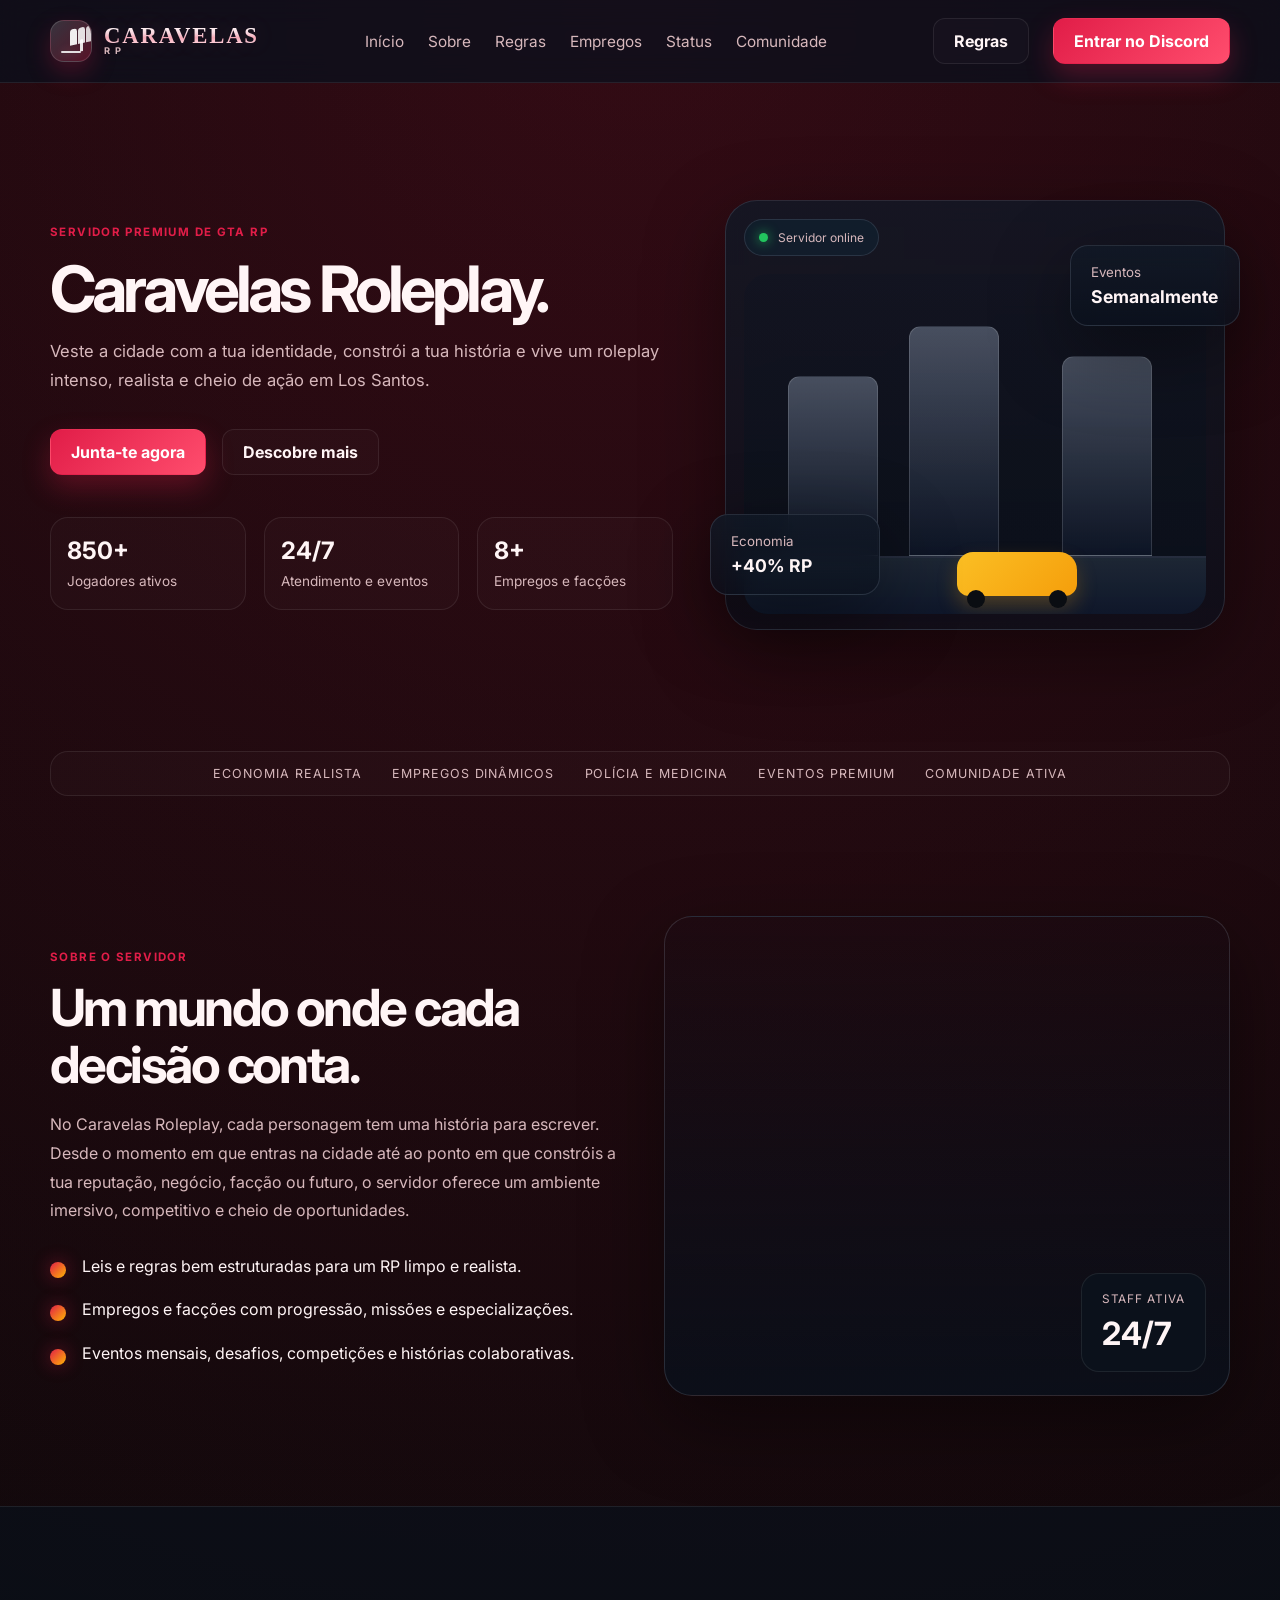
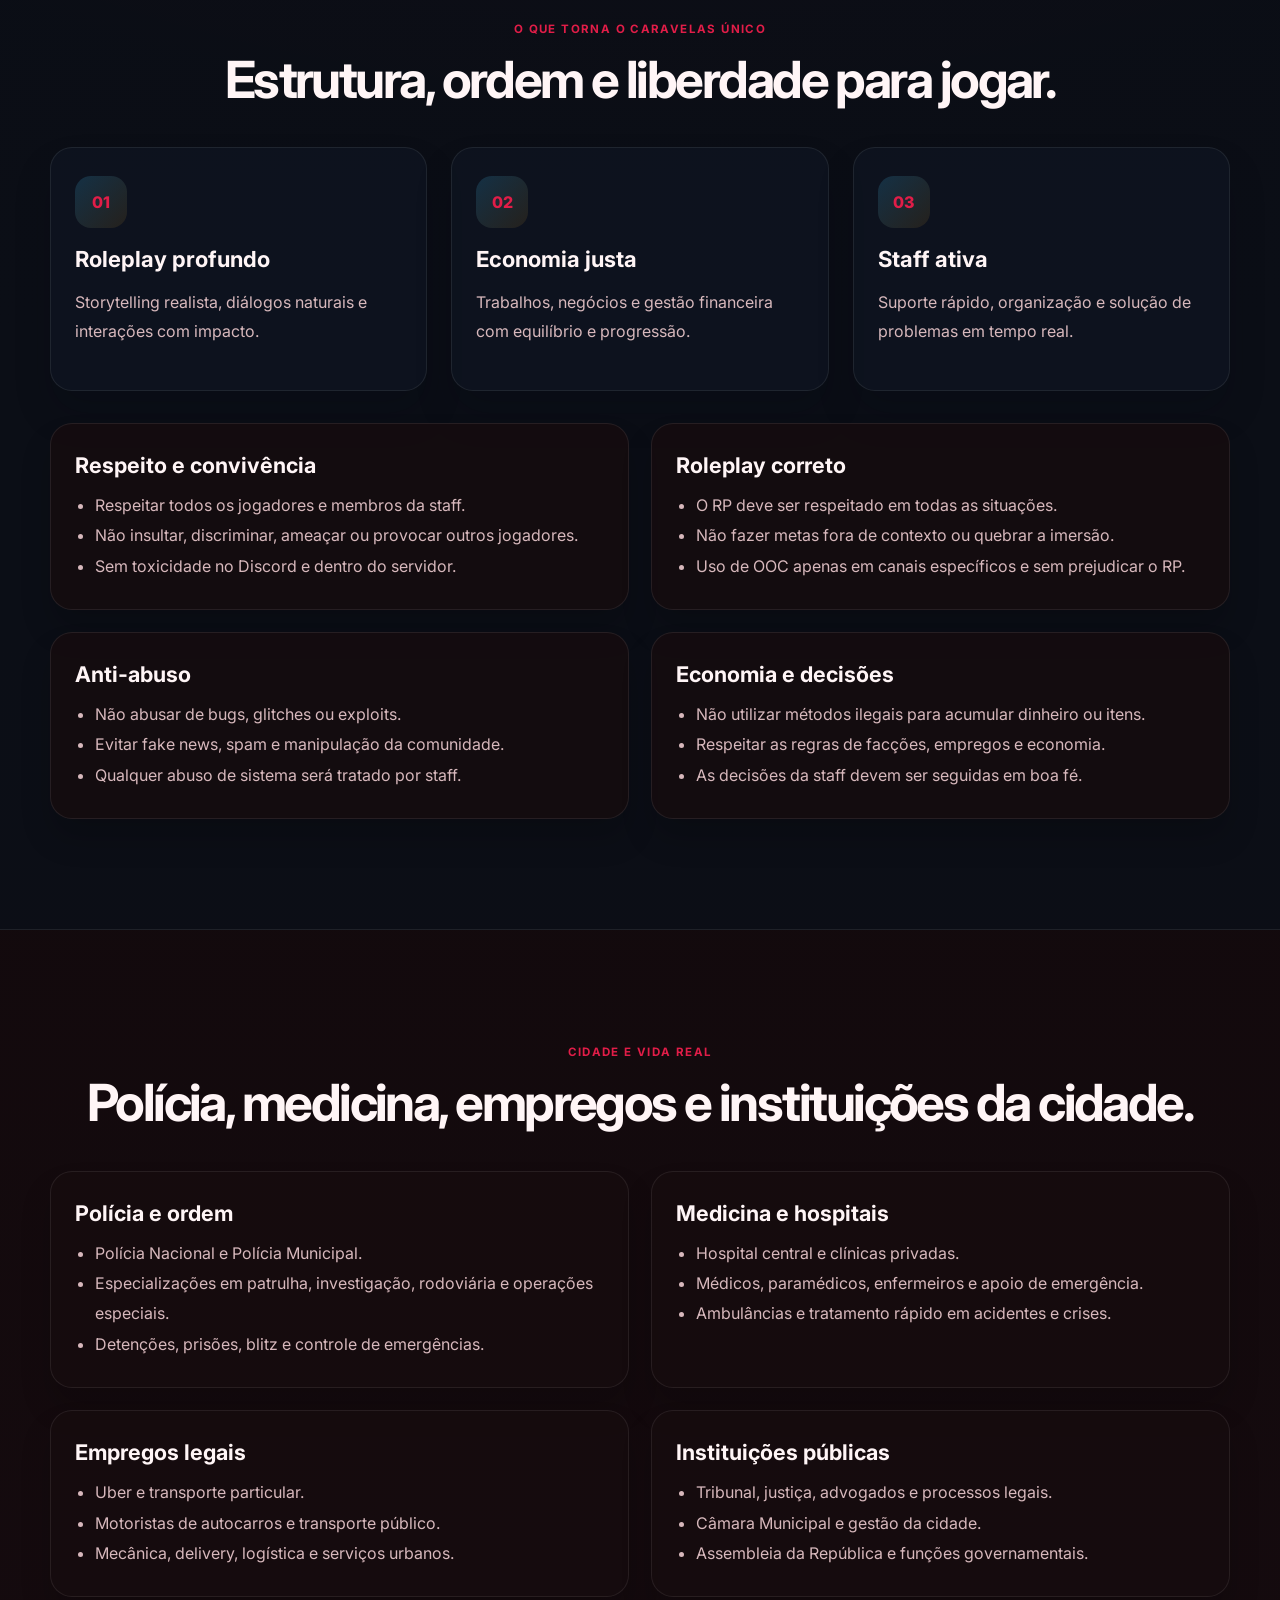
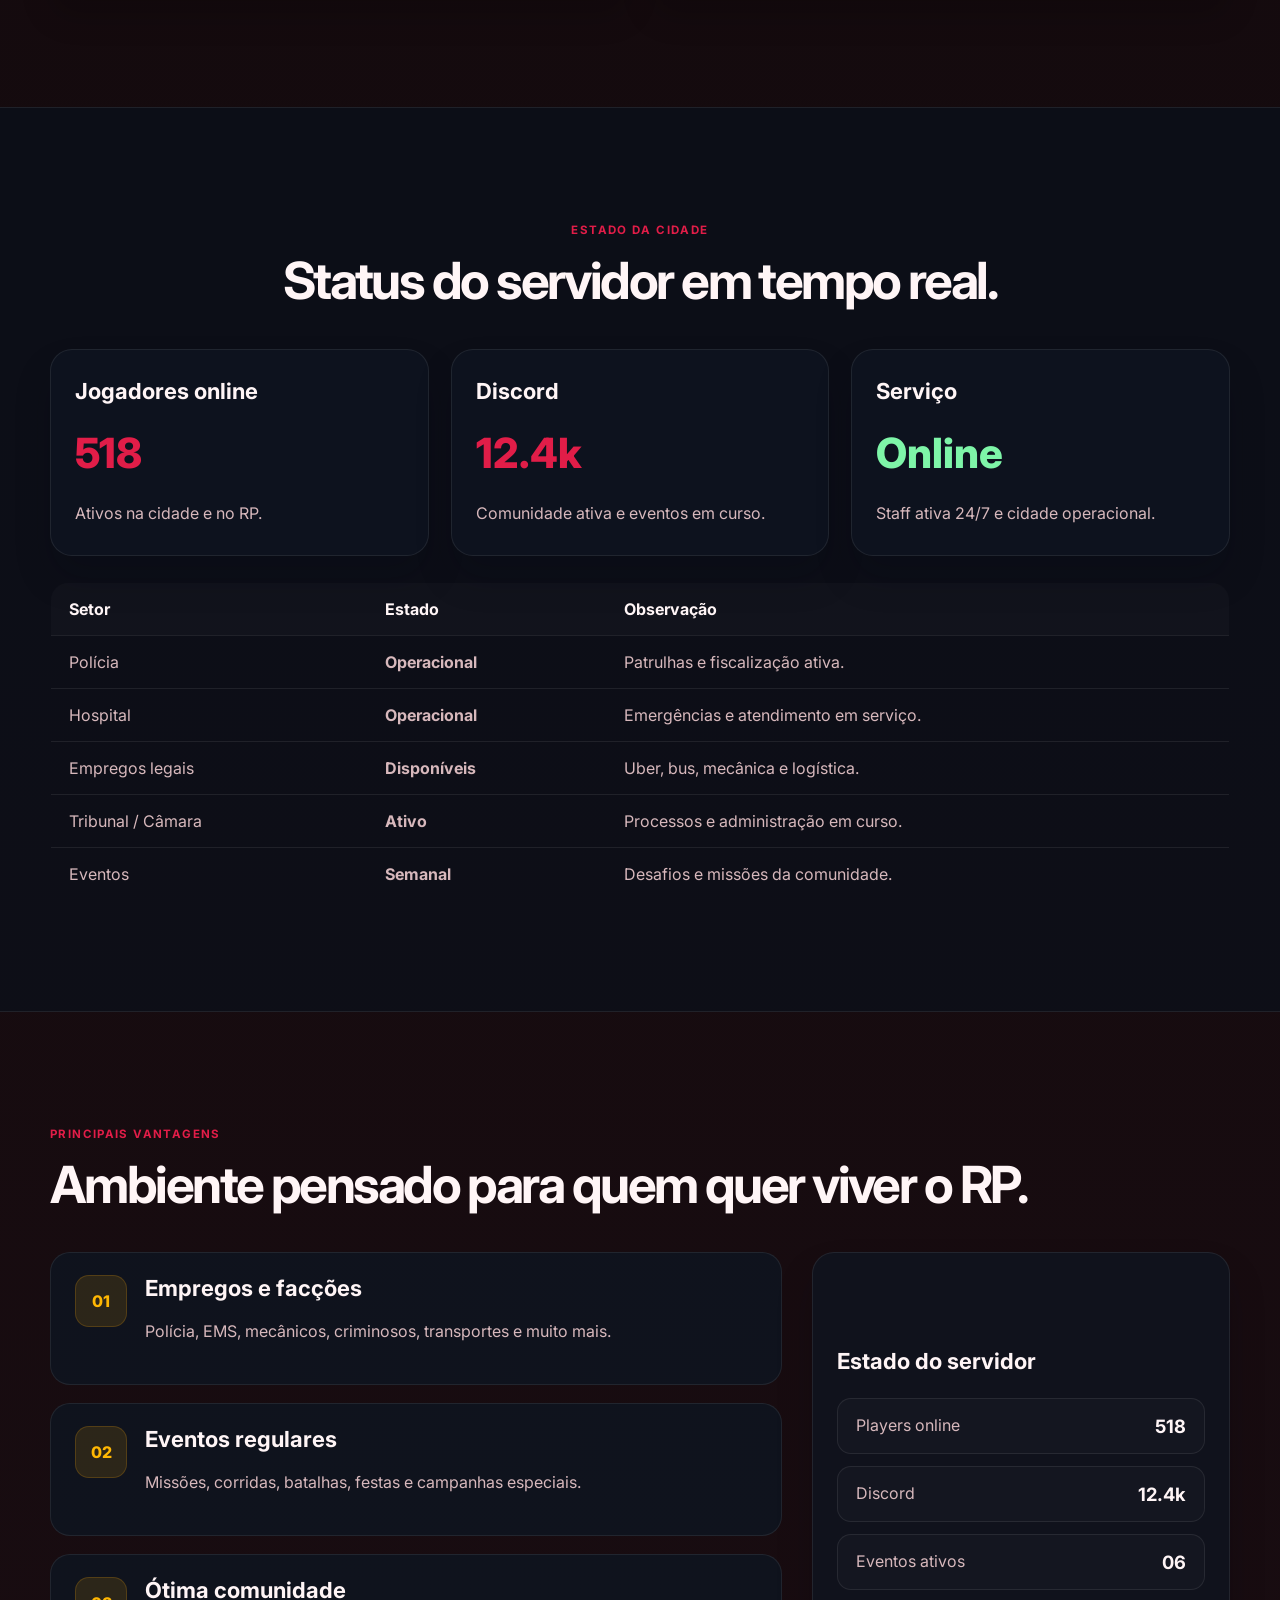
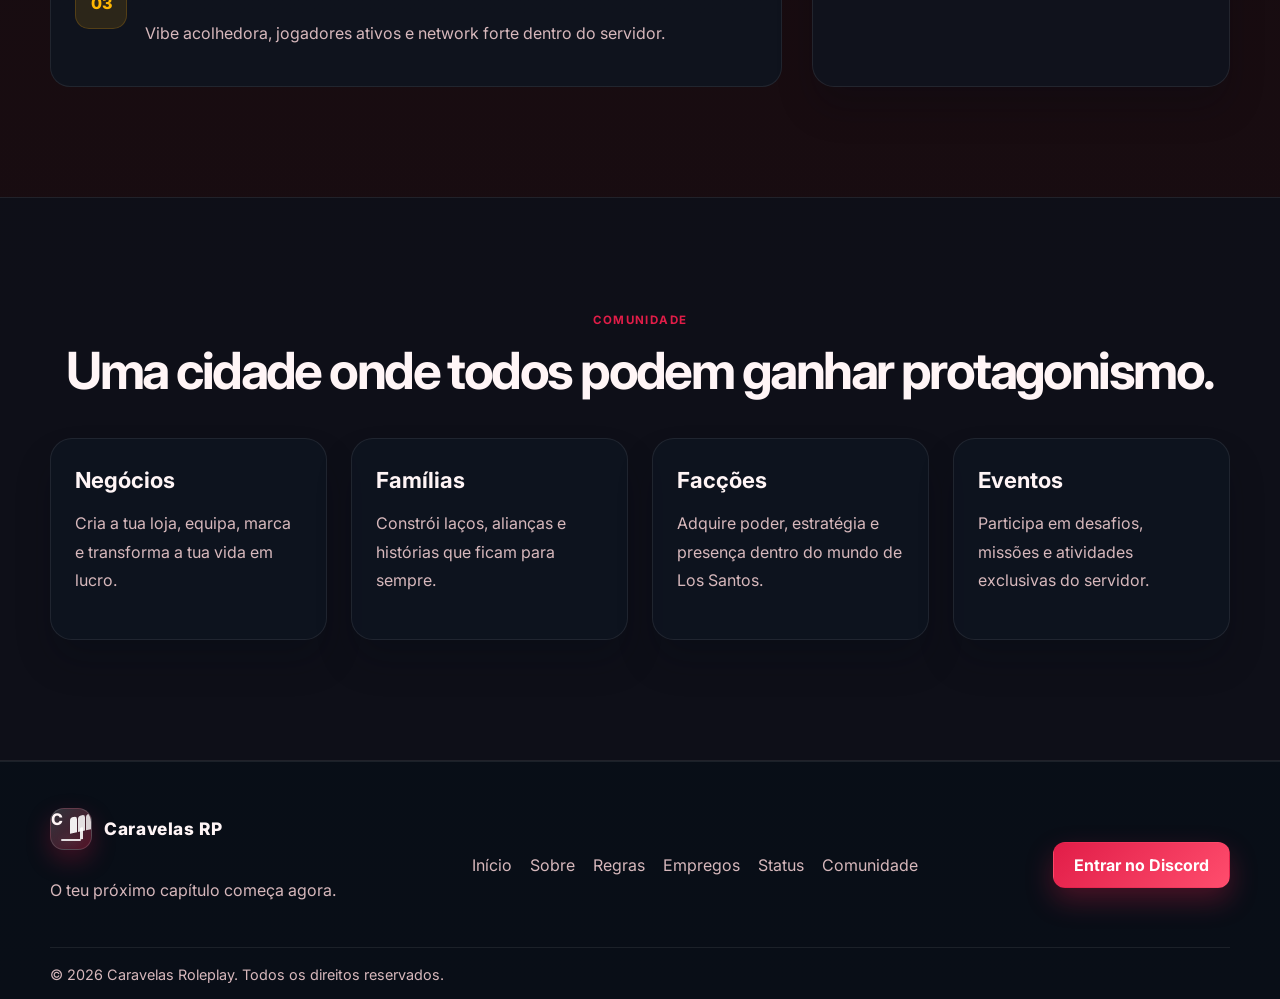
==== commit fd9fcbaf: "Refine branded logo styling" ====
--- a/index.html
+++ b/index.html
@@ -20,9 +20,12 @@
     <div class="page-shell">
       <header class="topbar">
         <div class="container nav">
-          <div class="brand">
-            <span class="brand-mark">C</span>
-            <span class="brand-text">Caravelas RP</span>
+          <div class="brand" aria-label="Caravelas Roleplay logo">
+            <span class="brand-mark" aria-hidden="true"></span>
+            <span class="brand-text">
+              <span class="logo-main">Caravelas</span>
+              <span class="logo-sub">RP</span>
+            </span>
           </div>
 
           <nav class="main-nav" aria-label="Navegação principal">
--- a/styles.css
+++ b/styles.css
@@ -70,25 +70,81 @@
 .brand {
   display: inline-flex;
   align-items: center;
-  gap: 10px;
+  gap: 12px;
   font-weight: 800;
   letter-spacing: 0.04em;
 }
 
 .brand-mark {
-  width: 38px;
-  height: 38px;
-  border-radius: 12px;
-  display: inline-flex;
-  align-items: center;
-  justify-content: center;
-  background: linear-gradient(135deg, var(--primary), #ff5a7a);
-  color: #fff;
-  box-shadow: 0 8px 24px rgba(225, 29, 72, 0.4);
+  position: relative;
+  width: 42px;
+  height: 42px;
+  border-radius: 14px;
+  display: inline-block;
+  background: linear-gradient(135deg, rgba(255, 255, 255, 0.16), rgba(225, 29, 72, 0.34));
+  border: 1px solid rgba(255, 255, 255, 0.14);
+  box-shadow: 0 10px 24px rgba(225, 29, 72, 0.25);
+  overflow: hidden;
+}
+
+.brand-mark::before,
+.brand-mark::after {
+  content: "";
+  position: absolute;
+}
+
+.brand-mark::before {
+  left: 10px;
+  right: 10px;
+  bottom: 8px;
+  height: 2px;
+  border-radius: 999px;
+  background: rgba(255, 255, 255, 0.85);
+  box-shadow: 0 0 10px rgba(255, 255, 255, 0.2);
+}
+
+.brand-mark::after {
+  left: 19px;
+  top: 8px;
+  width: 7px;
+  height: 16px;
+  background: rgba(255, 255, 255, 0.92);
+  border-radius: 3px 3px 0 0;
+  box-shadow:
+    8px 0 0 rgba(255, 255, 255, 0.86),
+    16px 0 0 rgba(255, 255, 255, 0.8),
+    8px 10px 0 -2px rgba(255, 255, 255, 0.88);
+  transform: skewY(-12deg);
 }
 
 .brand-text {
+  display: flex;
+  flex-direction: column;
+  align-items: flex-start;
+  line-height: 0.8;
   font-size: 1.08rem;
+}
+
+.logo-main {
+  font-family: Georgia, "Times New Roman", serif;
+  font-size: clamp(0.96rem, 1.9vw, 1.42rem);
+  letter-spacing: 0.08em;
+  font-weight: 900;
+  text-transform: uppercase;
+  background: linear-gradient(180deg, #fff6f7 0%, #f7d6de 35%, #f6aab8 60%, #ffdde5 100%);
+  -webkit-background-clip: text;
+  background-clip: text;
+  color: transparent;
+  text-shadow: 0 0 24px rgba(255, 157, 179, 0.2);
+}
+
+.logo-sub {
+  margin-top: 2px;
+  font-size: 0.58rem;
+  letter-spacing: 0.52em;
+  font-weight: 700;
+  color: var(--text-soft);
+  text-transform: uppercase;
 }
 
 .main-nav, .nav-actions {
